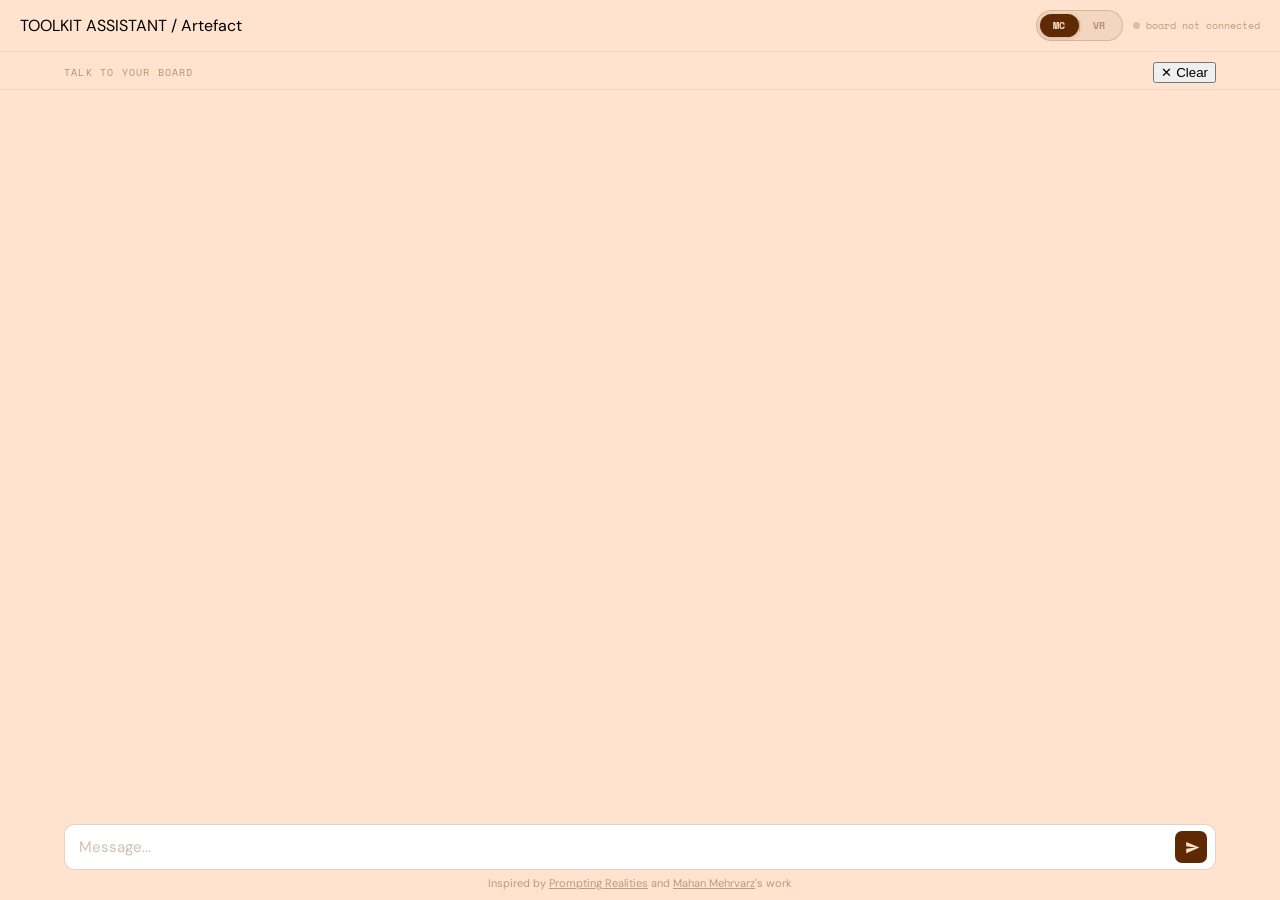
==== index.html @ 803aae7f "toolbar" ====
<!DOCTYPE html>
<html>
<head>
    <title>Toolkit Assistant</title>
    <link rel="preconnect" href="https://fonts.googleapis.com">
    <link rel="preconnect" href="https://fonts.gstatic.com" crossorigin>
    <link href="https://fonts.googleapis.com/css2?family=Space+Mono:ital,wght@0,400;0,700;1,400&family=DM+Sans:wght@300;400;500&display=swap" rel="stylesheet">
    <link rel="stylesheet" href="style.css">
    <meta name="viewport" content="width=device-width, initial-scale=1.0">
    <meta name="theme-color" content="#FFE3CE">
</head>
<body>

    <header>
        <div class="header-left">
            <div class="header-title">TOOLKIT ASSISTANT / <span>Artefact</span></div>
        </div>
        <div class="header-right">
            <div class="mode-toggle" id="mode-toggle">
                <span class="mode-option active" id="mode-mc">MC</span>
                <span class="mode-sep"></span>
                <span class="mode-option" id="mode-vr">VR</span>
            </div>
            <div class="ws-indicator" id="ws-indicator">
                <div class="ws-dot" id="ws-dot"></div>
                <span id="ws-label">board not connected</span>
            </div>
        </div>
    </header>

    <div class="chat-label-bar">
        <span>Talk to your board</span>
        <button class="clear-btn" id="clearBtn">✕ Clear</button>
    </div>

    <div id="chatbox"></div>

    <div class="footer-area">
        <div class="input-row-warm">
            <input type="text" id="userInput" placeholder="Message..." autocomplete="off">
            <button class="send-btn-warm" onclick="sendMessage()">
                <svg viewBox="0 0 24 24" width="15" height="15" fill="#FFE3CE">
                    <path d="M2.01 21L23 12 2.01 3 2 10l15 2-15 2z"></path>
                </svg>
            </button>
        </div>
        <div class="credit">Inspired by <a href="https://promptingrealities.com" target="_blank">Prompting Realities</a> and <a href="https://mahanmehrvarz.name" target="_blank">Mahan Mehrvarz</a>'s work</div>
    </div>

    <script>
        const urlParams = new URLSearchParams(window.location.search);
        let boardId = urlParams.get('board_id');

        if (!boardId) {
            console.error("No board id detected");
        }

        // ── Mode toggle: MC actif ici, VR → world page ──
        const modeVrEl = document.getElementById('mode-vr');
        modeVrEl.style.cursor = 'pointer';
        modeVrEl.addEventListener('click', () => {
            window.location.href = boardId ? `/world?board_id=${boardId}` : '/world';
        });

        async function sendMessage() {
            const inputField = document.getElementById("userInput");
            const text = inputField.value.trim();
            if (!text || !boardId) return;

            const chatbox = document.getElementById("chatbox");

            chatbox.innerHTML += `
                <div class="message-container user-container">
                    <div class="bubble user">${text}</div>
                </div>`;
            inputField.value = "";
            chatbox.scrollTop = chatbox.scrollHeight;

            const loadingId = "loading-" + Date.now();
            chatbox.innerHTML += `
                <div class="message-container ai-container" id="${loadingId}">
                    <div class="bubble ai typing-indicator">
                        <span></span><span></span><span></span>
                    </div>
                </div>`;
            chatbox.scrollTop = chatbox.scrollHeight;

            try {
                const response = await fetch(`/chat?board_id=${boardId}`, {
                    method: "POST",
                    headers: { "Content-Type": "application/json" },
                    body: JSON.stringify({ text: text })
                });
                const data = await response.json();

                document.getElementById(loadingId).remove();
                chatbox.innerHTML += `
                    <div class="message-container ai-container">
                        <div class="bubble ai">${data.reply || data.answer}</div>
                    </div>`;
                chatbox.scrollTop = chatbox.scrollHeight;

                const cmd = data.command || (data.MQTT_value && data.MQTT_value.command);
                if (cmd && cmd.startsWith("calibrate_")) {
                    startCountdownUi();
                }
            } catch (error) {
                document.getElementById(loadingId).innerHTML = '<div class="bubble ai" style="background:#ffcccc">Erreur de connexion.</div>';
            }
            chatbox.scrollTop = chatbox.scrollHeight;
        }

        function startCountdownUi() {
            const chatbox = document.getElementById("chatbox");
            const timerId = "timer-" + Date.now();
            chatbox.innerHTML += `
                <div class="message-container ai-container">
                    <div class="countdown-box" id="${timerId}">
                        <div class="countdown-title">Starting in...</div>
                        <div class="countdown-time">5</div>
                    </div>
                </div>`;
            chatbox.scrollTop = chatbox.scrollHeight;

            const timerEl = document.getElementById(timerId);
            const titleEl = timerEl.querySelector('.countdown-title');
            const timeEl  = timerEl.querySelector('.countdown-time');
            let timeLeft = 5, phase = "prep";

            const interval = setInterval(() => {
                timeLeft--;
                if (timeLeft > 0) {
                    timeEl.innerText = timeLeft;
                } else {
                    if (phase === "prep") {
                        phase = "calib"; timeLeft = 25;
                        titleEl.innerText = "Calibrating...";
                        timerEl.classList.add("recording");
                        timeEl.innerText = timeLeft;
                    } else {
                        clearInterval(interval);
                        titleEl.innerText = "Calibration done!";
                        timeEl.innerText = "✓";
                        timerEl.classList.remove("recording");
                        timerEl.classList.add("done");
                    }
                }
            }, 1000);
        }

        document.getElementById("userInput").addEventListener("keypress", function(e) {
            if (e.key === "Enter") { sendMessage(); }
        });

        const chatbox = document.getElementById("chatbox");

        async function loadWelcome() {
            const response = await fetch("/welcome");
            const data = await response.json();
            chatbox.innerHTML = `
                <div class="message-container ai-container">
                    <div class="bubble ai">${data.message}</div>
                </div>`;
        }

        async function initPage() {
            try {
                if (boardId) {
                    const response = await fetch(`/history?board_id=${boardId}`);
                    const data = await response.json();
                    if (data.history && data.history.length > 0) {
                        chatbox.innerHTML = "";
                        data.history.forEach(msg => {
                            const side = msg.sender === "user" ? "user" : "ai";
                            chatbox.innerHTML += `
                                <div class="message-container ${side}-container">
                                    <div class="bubble ${side}">${msg.text}</div>
                                </div>`;
                        });
                        chatbox.scrollTop = chatbox.scrollHeight;
                    } else {
                        await loadWelcome();
                    }
                } else {
                    await loadWelcome();
                }
            } catch (error) {
                console.error("Erreur de chargement :", error);
                await loadWelcome();
            }
        }

        window.onload = initPage;

        async function doReset() {
            if (confirm("Do you want to start a new conversation?")) {
                const response = await fetch(`/reset?board_id=${boardId}`, { method: "POST" });
                if (response.ok) {
                    chatbox.innerHTML = "";
                    await loadWelcome();
                }
            }
        }

        document.getElementById("reset-btn").addEventListener("click", doReset);
    </script>
</body>
</html>
---- style.css ----
/* --- GOOGLE FONTS (Space Mono + DM Sans) --- */
@import url('https://fonts.googleapis.com/css2?family=Space+Mono:wght@400;700&family=DM+Sans:wght@300;400;500&display=swap');

/* --- GENERAL CONFIG --- */
body { 
  font-family: 'DM Sans', -apple-system, BlinkMacSystemFont, "Segoe UI", Roboto, Helvetica, Arial, sans-serif;
  background-color: #FFE3CE; 
  margin: 0; 
  padding: 0;
  display: flex;
  flex-direction: column;
  height: 100vh;
  height: 100dvh;
}

/* --- HEADER (shared baseline — identical height/padding on both pages) --- */
header {
  height: 52px;
  box-sizing: border-box;
  padding: 0 20px;
  display: flex;
  justify-content: space-between;
  align-items: center;
  border-bottom: 1px solid rgba(0,0,0,0.05);
  background-color: #FFE3CE;
  gap: 12px;
  flex-shrink: 0;
}

/* --- CHAT ZONE --- */
#chatbox { 
  flex-grow: 1; 
  overflow-y: auto; 
  padding: 20px clamp(12px, 5vw, 10%);
  display: flex;
  flex-direction: column;
  gap: 15px;
}

/* --- MESSAGE BUBBLE --- */
.message-container {
  display: flex;
  width: 100%;
}

.user-container { justify-content: flex-end; }
.ai-container { justify-content: flex-start; }

.bubble {
  max-width: 75%;
  padding: 14px 20px;
  border-radius: 18px;
  font-size: 15px;
  line-height: 1.4;
  box-shadow: 0 1px 2px rgba(0,0,0,0.05);
  border: 1px solid #2c2c2c;
  word-wrap: break-word;
  overflow-wrap: break-word;
}

@media (max-width: 600px) {
  .bubble {
      max-width: 85%;
      font-size: 14px;
      padding: 12px 16px;
  }

  .footer-area {
      padding-bottom: max(15px, env(safe-area-inset-bottom));
  }

  header {
      padding: 0 15px;
  }

  .countdown-box {
      min-width: 120px;
      padding: 12px 16px;
  }

  .countdown-time {
      font-size: 22px;
  }
}

@media (max-width: 380px) {
  .bubble {
      max-width: 90%;
      font-size: 13px;
  }
}

/* User style */
#chatbox .bubble.user { 
  background-color: #5E2A03; 
  color: white; 
  border-bottom-right-radius: 4px;
}

/* AI style */
#chatbox .bubble.ai { 
  background-color: #FF8B33; 
  color: #5E2A03; 
  border-bottom-left-radius: 4px;
}

/* --- TEXT INPUT (index) --- */
.footer-area {
  background-color: #FFE3CE; 
  padding: 12px clamp(12px, 5vw, 10%) 10px;
}

/* Legacy send-btn kept for world.html compatibility */
.send-btn {
  background-color: #5E2A03;
  color: white;
  border: none;
  width: 35px;
  height: 35px;
  border-radius: 50%;
  cursor: pointer;
  display: flex;
  align-items: center;
  justify-content: center;
  padding: 0;
}
.send-btn svg {
  transform: translateX(1.2px) translateY(-0.5px); 
}

/* --- COUNTDOWN BOX --- */
.countdown-box {
  background-color: #fff;
  border: 2px solid #FF8B33;
  border-radius: 12px;
  padding: 15px 20px;
  text-align: center;
  min-width: 150px;
  box-shadow: 0 1px 2px rgba(0,0,0,0.05);
  transition: all 0.3s ease;
}

.countdown-title {
  font-size: 12px;
  font-weight: 500;
  color: #5E2A03;
  margin-bottom: 8px;
  text-transform: uppercase;
  letter-spacing: 1px;
}

.countdown-time {
  font-size: 25px;
  font-weight: 700;
  color: #5E2A03;
  animation: pulse 1s infinite;
}

/* Calibration (25s) */
.countdown-box.recording {
  border-color: #ff4757;
  background-color: #ffeef0;
}
.countdown-box.recording .countdown-time {
  color: #ff4757;
  animation: None;
}

/* Done */
.countdown-box.done {
  border-color: #2ed573;
  background-color: #f1fcf5;
}
.countdown-box.done .countdown-time {
  color: #2ed573;
  animation: None;
}

@keyframes pulse {
  0% { transform: scale(1); }
  50% { transform: scale(1.1); }
  100% { transform: scale(1); }
}

/* --- DOTS ANIMATION --- */
.typing-indicator {
  display: flex;
  align-items: center;
  gap: 4px;
  height: 21px; 
}

.typing-indicator span {
  display: inline-block;
  width: 6px;
  height: 6px;
  background-color: #5E2A03; 
  border-radius: 50%;
  animation: typing 1.4s infinite both;
}

/* animation points en décalé */
.typing-indicator span:nth-child(1) {
  animation-delay: 0s;
}
.typing-indicator span:nth-child(2) {
  animation-delay: 0.2s;
}
.typing-indicator span:nth-child(3) {
  animation-delay: 0.4s;
}

@keyframes typing {
  0%, 80%, 100% { 
      transform: translateY(0);
  }
  40% { 
      transform: translateY(-4px); /* points sautent */
  }
}


/* ── ws-indicator warm (index.html) ── */
.ws-indicator {
  display: flex;
  align-items: center;
  gap: 6px;
  font-family: 'Space Mono', monospace;
  font-size: 10px;
  color: rgba(94,42,3,0.4);
}
.ws-dot {
  width: 7px; height: 7px;
  border-radius: 50%;
  background: rgba(94,42,3,0.2);
  transition: background 0.3s;
}
.ws-dot.connected { background: #4ade80; box-shadow: 0 0 6px #4ade80; }
.ws-dot.active    { background: #FF8B33; box-shadow: 0 0 6px #FF8B33; }

/* world-page overrides its own ws-indicator colors via its scoped rules */

/* ════════════════════════════════════════════
 WORLD BUILDER PAGE  (.world-page)
 ════════════════════════════════════════════ */

 .world-page {
  background: #0e0e0e;
  background-color: #0e0e0e;
  color: #f0ede8;
  font-family: 'DM Sans', sans-serif;
  height: 100dvh;
  height: 100dvh;
  display: flex;
  flex-direction: column;
  overflow: hidden;
}

/* ── Variables (injectées via le body pour le scope) ── */
.world-page {
  --bg: #0e0e0e;
  --surface: #171717;
  --surface2: #1f1f1f;
  --border: rgba(255,255,255,0.08);
  --accent: #FF8B33;
  --accent-dim: rgba(255,139,51,0.15);
  --text: #f0ede8;
  --text-muted: #6b6660;
  --text-secondary: #a09890;
  --ai-bg: #1f1f1f;
  --font-mono: 'Space Mono', monospace;
  --font-sans: 'DM Sans', sans-serif;
}

/* ── Header ── */
.world-page header {
  background: transparent;
  border-bottom-color: var(--border);
}

.world-page .header-left {
  display: flex;
  align-items: center;
  gap: 12px;
  flex: unset;
}

.world-page .back-btn {
  background: none;
  border: 1px solid var(--border);
  color: var(--text-secondary);
  padding: 5px 12px;
  border-radius: 8px;
  font-family: var(--font-mono);
  font-size: 11px;
  cursor: pointer;
  transition: all 0.15s;
  text-decoration: none;
  display: flex;
  align-items: center;
  gap: 6px;
}
.world-page .back-btn:hover {
  border-color: var(--accent);
  color: var(--accent);
}

.world-page .header-title {
  font-family: var(--font-mono);
  font-size: 13px;
  color: var(--text-secondary);
  letter-spacing: 0.05em;
}
.world-page .header-title span { color: var(--accent); }

.world-page 
.world-page .ws-dot {
  width: 7px; height: 7px;
  border-radius: 50%;
  background: #444;
  transition: background 0.3s;
}
.world-page .ws-dot.connected { background: #4ade80; box-shadow: 0 0 6px #4ade80; }
.world-page .ws-dot.active    { background: var(--accent); box-shadow: 0 0 6px var(--accent); }

/* ── Layout ── */
.world-page .main {
  flex: 1;
  display: flex;
  overflow: hidden;
}

/* ── Chat panel ── */
.world-page .chat-panel {
  width: 360px;
  flex-shrink: 0;
  display: flex;
  flex-direction: column;
  border-right: 1px solid var(--border);
  background: var(--surface);
}

.world-page .chat-label {
  padding: 12px 18px 10px;
  font-family: var(--font-mono);
  font-size: 10px;
  letter-spacing: 0.12em;
  color: var(--text-muted);
  border-bottom: 1px solid var(--border);
  text-transform: uppercase;
  display: flex;
  align-items: center;
  justify-content: space-between;
}

.world-page .clear-btn {
  background: none;
  border: 1px solid var(--border);
  color: var(--text-muted);
  padding: 3px 8px;
  border-radius: 5px;
  font-family: var(--font-mono);
  font-size: 9px;
  cursor: pointer;
  letter-spacing: 0.05em;
  transition: all 0.15s;
}
.world-page .clear-btn:hover { border-color: #e05555; color: #e05555; }

.world-page #chatbox {
  flex: 1;
  overflow-y: auto;
  padding: 16px;
  display: flex;
  flex-direction: column;
  gap: 12px;
  scroll-behavior: smooth;
}
.world-page #chatbox::-webkit-scrollbar { width: 4px; }
.world-page #chatbox::-webkit-scrollbar-track { background: transparent; }
.world-page #chatbox::-webkit-scrollbar-thumb { background: var(--border); border-radius: 2px; }

/* ── Messages ── */
.world-page .msg {
  display: flex;
  flex-direction: column;
  gap: 3px;
}
.world-page .msg.user { align-items: flex-end; }
.world-page .msg.ai   { align-items: flex-start; }

/* Reset complet du .bubble global dans world-page */
.world-page .bubble {
  max-width: 85%;
  padding: 10px 14px;
  border-radius: 12px;
  font-size: 14px;
  line-height: 1.5;
  word-break: break-word;
  box-shadow: none;
  /* Écrase les styles globaux */
  background: none;
  color: inherit;
  border: 1px solid var(--border);
}

/* User bubble */
.world-page .bubble.user {
  background: var(--accent) !important;
  color: #1a0a00 !important;
  font-weight: 500;
  border-color: transparent !important;
  border-radius: 12px 12px 4px 12px !important;
}

/* AI bubble */
.world-page .bubble.ai {
  background: var(--ai-bg) !important;
  color: var(--text) !important;
  font-weight: 300;
  border-color: var(--border) !important;
  border-radius: 12px 12px 12px 4px !important;
}  

/* ── Typing indicator (world) ── */
.world-page .typing-indicator {
  display: flex;
  align-items: center;
  gap: 4px;
  height: 20px;
  padding: 10px 14px;
  background: var(--ai-bg) !important;
  color: var(--text-muted) !important;
  border: 1px solid var(--border);
  border-radius: 12px;
  border-bottom-left-radius: 4px;
  width: fit-content;
}
.world-page .typing-indicator span {
  width: 5px; height: 5px;
  background: var(--text-muted) !important;
  border-radius: 50%;
  animation: bounce 1.2s infinite both;
}
.world-page .typing-indicator span:nth-child(2) { animation-delay: 0.15s; }
.world-page .typing-indicator span:nth-child(3) { animation-delay: 0.3s; }
@keyframes bounce {
  0%,80%,100% { transform: translateY(0); }
  40%         { transform: translateY(-5px); }
}

/* ── Sensor badge ── */
.world-page .sensor-badge {
  align-self: center;
  font-family: var(--font-mono);
  font-size: 10px;
  padding: 4px 10px;
  background: var(--accent-dim);
  border: 1px solid rgba(255,139,51,0.3);
  border-radius: 20px;
  color: var(--accent);
  letter-spacing: 0.05em;
  animation: fadeIn 0.3s ease;
}
@keyframes fadeIn {
  from { opacity: 0; transform: translateY(4px); }
  to   { opacity: 1; transform: none; }
}

/* ── Chat footer ── */
.world-page .chat-footer {
  padding: 12px;
  border-top: 1px solid var(--border);
}
.world-page .input-row {
  display: flex;
  gap: 8px;
  background: var(--surface2);
  border: 1px solid var(--border);
  border-radius: 10px;
  padding: 6px 8px 6px 14px;
  transition: border-color 0.2s;
}
.world-page .input-row:focus-within { border-color: rgba(255,139,51,0.4); }

.world-page #worldInput {
  flex: 1;
  background: none;
  border: none;
  outline: none;
  font-family: var(--font-sans);
  font-size: 14px;
  color: var(--text);
  min-width: 0;
}
.world-page #worldInput::placeholder { color: var(--text-muted); }

.world-page .send-btn {
  background: var(--accent);
  border: none;
  width: 32px; height: 32px;
  border-radius: 7px;
  cursor: pointer;
  display: flex; align-items: center; justify-content: center;
  flex-shrink: 0;
  transition: opacity 0.15s;
  color: unset;
}
.world-page .send-btn:hover { opacity: 0.85; }
.world-page .send-btn svg  { width: 15px; height: 15px; fill: #1a0a00; transform: none; }

/* ── World panel ── */
.world-page .world-panel {
  flex: 1;
  display: flex;
  flex-direction: column;
  position: relative;
  background: #080808;
}
.world-page .world-toolbar {
  position: absolute;
  top: 12px; right: 12px;
  z-index: 10;
  display: flex;
  gap: 8px;
}
.world-page .tool-btn {
  background: rgba(14,14,14,0.85);
  border: 1px solid var(--border);
  color: var(--text-secondary);
  padding: 6px 14px;
  border-radius: 8px;
  font-family: var(--font-mono);
  font-size: 10px;
  letter-spacing: 0.05em;
  cursor: pointer;
  transition: all 0.15s;
  backdrop-filter: blur(8px);
}
.world-page .tool-btn:hover  { border-color: var(--accent); color: var(--accent); }
.world-page .tool-btn.active { background: var(--accent-dim); border-color: var(--accent); color: var(--accent); }

.world-page #world-frame {
  width: 100%; height: 100%;
  border: none;
  display: block;
  background: #050505;
}

/* ── Empty state ── */
.world-page .empty-world {
  position: absolute;
  inset: 0;
  display: flex;
  flex-direction: column;
  align-items: center;
  justify-content: center;
  gap: 16px;
  pointer-events: none;
}
.world-page .empty-world-icon {
  width: 64px; height: 64px;
  border: 1.5px solid var(--border);
  border-radius: 16px;
  display: flex; align-items: center; justify-content: center;
  font-size: 28px;
  opacity: 0.3;
}
.world-page .empty-world p {
  font-family: var(--font-mono);
  font-size: 12px;
  color: var(--text-muted);
  text-align: center;
  line-height: 1.7;
  max-width: 240px;
}

/* ── Sensor overlay ── */
.world-page .sensor-overlay {
  position: absolute;
  bottom: 16px; left: 16px;
  z-index: 10;
  display: flex;
  flex-direction: column;
  gap: 6px;
  pointer-events: none;
}
.world-page .sensor-chip {
  display: flex;
  align-items: center;
  gap: 8px;
  background: rgba(14,14,14,0.85);
  border: 1px solid var(--border);
  border-radius: 8px;
  padding: 5px 10px;
  font-family: var(--font-mono);
  font-size: 10px;
  color: var(--text-secondary);
  backdrop-filter: blur(8px);
  transition: all 0.3s;
  opacity: 0.6;
}
.world-page .sensor-chip.active {
  border-color: rgba(255,139,51,0.4);
  color: var(--accent);
  opacity: 1;
}
.world-page .sensor-chip .key { color: var(--text-muted); margin-right: 2px; }

/* ── Attach button (paperclip) ── */
.world-page .attach-btn {
  display: flex;
  align-items: center;
  justify-content: center;
  width: 28px; height: 28px;
  flex-shrink: 0;
  cursor: pointer;
  color: var(--text-muted);
  border-radius: 6px;
  transition: color 0.15s, background 0.15s;
}
.world-page .attach-btn:hover { color: var(--accent); background: var(--accent-dim); }

/* ── Attach preview strip ── */
.world-page .attach-preview {
  display: flex;
  flex-wrap: wrap;
  gap: 6px;
  padding: 8px 12px 0;
}
.world-page .file-chip {
  display: flex;
  align-items: center;
  gap: 5px;
  background: var(--surface2);
  border: 1px solid var(--border);
  border-radius: 8px;
  padding: 4px 8px 4px 4px;
  font-size: 11px;
  color: var(--text-secondary);
  max-width: 160px;
  font-family: var(--font-mono);
}
.world-page .file-thumb {
  width: 28px; height: 28px;
  object-fit: cover;
  border-radius: 5px;
  flex-shrink: 0;
}
.world-page .file-icon {
  width: 28px; height: 28px;
  display: flex; align-items: center; justify-content: center;
  background: var(--accent-dim);
  color: var(--accent);
  border-radius: 5px;
  font-size: 8px;
  font-weight: 700;
  flex-shrink: 0;
}
.world-page .file-name {
  flex: 1;
  overflow: hidden;
  text-overflow: ellipsis;
  white-space: nowrap;
}
.world-page .file-remove {
  background: none;
  border: none;
  color: var(--text-muted);
  cursor: pointer;
  font-size: 14px;
  padding: 0;
  line-height: 1;
  flex-shrink: 0;
  transition: color 0.1s;
}
.world-page .file-remove:hover { color: #e05555; }

/* ── File badges in user message ── */
.world-page .file-badges {
  display: flex;
  flex-wrap: wrap;
  gap: 4px;
  margin-top: 6px;
}
.world-page .file-badge {
  background: rgba(0,0,0,0.2);
  border-radius: 4px;
  padding: 2px 6px;
  font-size: 10px;
  font-family: var(--font-mono);
  opacity: 0.8;
}

/* ── Flash overlay ── */
.world-page #flash-overlay {
  position: absolute;
  inset: 0;
  pointer-events: none;
  z-index: 5;
  opacity: 0;
  transition: opacity 0.1s;
}  


/* ── Chat label bar (index) ── */
.chat-label-bar {
  padding: 10px clamp(12px, 5vw, 10%) 6px;
  font-family: 'Space Mono', monospace;
  font-size: 10px;
  letter-spacing: 0.12em;
  color: rgba(94,42,3,0.45);
  text-transform: uppercase;
  border-bottom: 1px solid rgba(94,42,3,0.07);
  display: flex;
  align-items: center;
  justify-content: space-between;
}

.clear-btn-warm {
  background: none;
  border: 1px solid rgba(94,42,3,0.15);
  color: rgba(94,42,3,0.4);
  padding: 3px 8px;
  border-radius: 5px;
  font-family: 'Space Mono', monospace;
  font-size: 9px;
  cursor: pointer;
  letter-spacing: 0.05em;
  transition: all 0.15s;
}
.clear-btn-warm:hover { border-color: #FF8B33; color: #FF8B33; }

/* ── Input row (index, aligned with world) ── */
.input-row-warm {
  display: flex;
  gap: 8px;
  background: white;
  border: 1px solid rgba(94,42,3,0.2);
  border-radius: 10px;
  padding: 6px 8px 6px 14px;
  transition: border-color 0.2s;
}
.input-row-warm:focus-within { border-color: #FF8B33; }

.input-row-warm #userInput {
  flex: 1;
  background: none;
  border: none;
  outline: none;
  font-family: 'DM Sans', sans-serif;
  font-size: 15px;
  color: #5E2A03;
  min-width: 0;
  padding: 6px 0;
}
.input-row-warm #userInput::placeholder { color: rgba(94,42,3,0.3); }

.send-btn-warm {
  background: #5E2A03;
  border: none;
  width: 32px;
  height: 32px;
  border-radius: 7px;
  cursor: pointer;
  display: flex;
  align-items: center;
  justify-content: center;
  flex-shrink: 0;
  transition: background 0.15s, transform 0.1s;
  align-self: center;
}
.send-btn-warm:hover { background: #FF8B33; }
.send-btn-warm:active { transform: scale(0.93); }
.send-btn-warm svg { transform: translateX(1px); }

/* ── Mode toggle (MC / VR pill) ── */
.mode-toggle {
  display: flex;
  align-items: center;
  background: rgba(94,42,3,0.07);
  border: 1.5px solid rgba(94,42,3,0.18);
  border-radius: 24px;
  padding: 3px;
  flex-shrink: 0;
}

.mode-toggle .mode-option {
  display: flex;
  align-items: center;
  padding: 4px 13px;
  border-radius: 20px;
  font-family: 'Space Mono', monospace;
  font-size: 10px;
  font-weight: 700;
  letter-spacing: 0.06em;
  color: #5E2A03;
  opacity: 0.4;
  transition: all 0.2s;
  user-select: none;
  white-space: nowrap;
}
.mode-toggle .mode-option.active {
  background: #5E2A03;
  color: #FFE3CE;
  opacity: 1;
  box-shadow: 0 1px 4px rgba(94,42,3,0.2);
}
.mode-toggle .mode-option:not(.active):hover { opacity: 0.7; }

.mode-toggle .mode-sep {
  width: 1px;
  height: 12px;
  background: rgba(94,42,3,0.18);
  flex-shrink: 0;
}

/* World page overrides for the toggle */
.world-mode-toggle {
  background: rgba(255,255,255,0.05) !important;
  border-color: rgba(255,255,255,0.1) !important;
}
.world-mode-toggle .mode-option {
  color: #f0ede8 !important;
}
.world-mode-toggle .mode-option.active {
  background: #FF8B33 !important;
  color: #1a0a00 !important;
  box-shadow: 0 1px 6px rgba(255,139,51,0.3) !important;
}
.world-mode-toggle .mode-sep {
  background: rgba(255,255,255,0.1) !important;
}

.header-left {
  display: flex;
  align-items: center;
  gap: 10px;
  flex: 1;
}
.header-right {
  display: flex;
  align-items: center;
  gap: 10px;
}



.credit {
  text-align: center;
  font-size: 11px;
  color: #5E2A03;
  opacity: 0.4;
  white-space: nowrap;
  padding-top: 6px;
}

.credit a {
  color: inherit;
  text-decoration: underline;
}
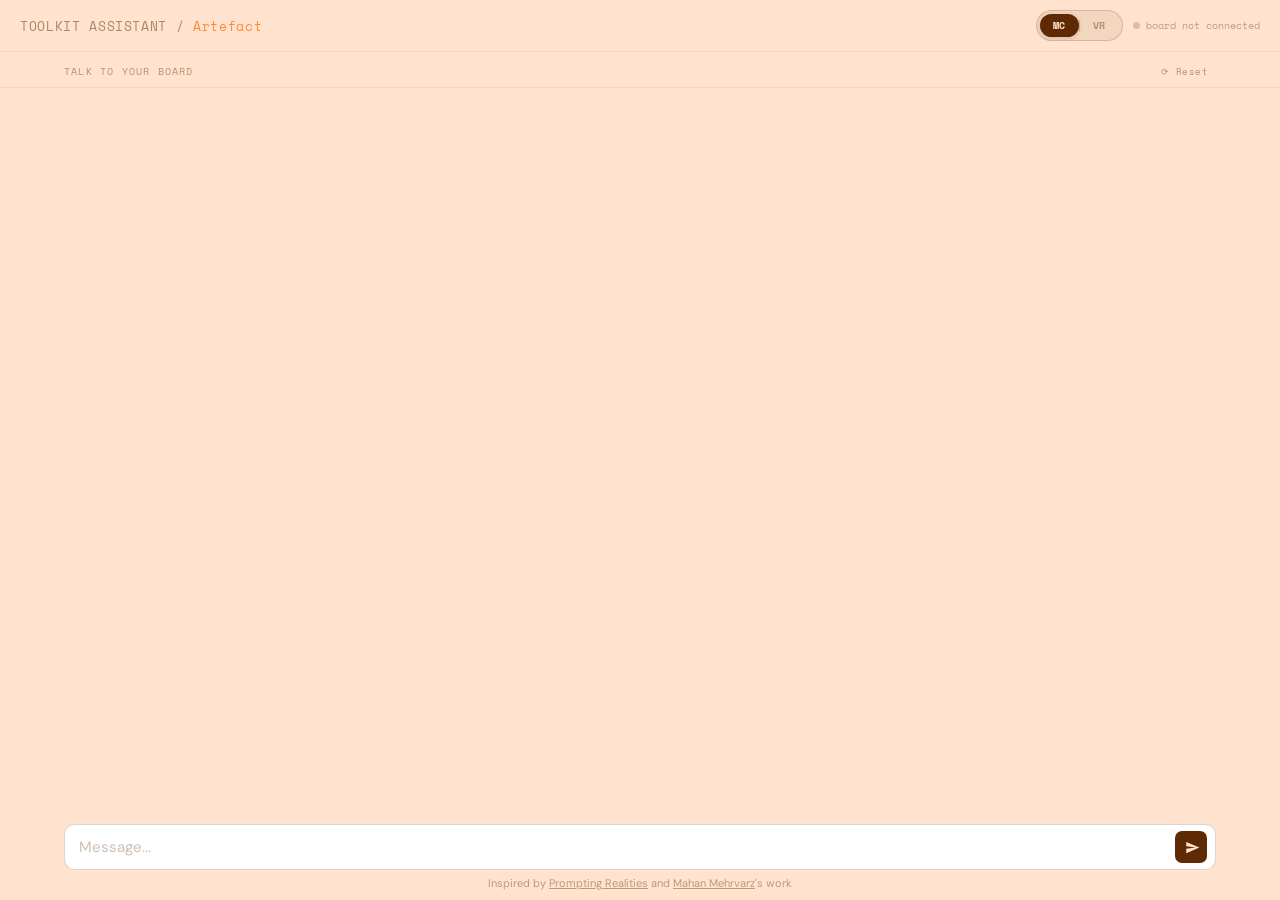
==== commit 56b36450: "toolbarssss" ====
--- a/index.html
+++ b/index.html
@@ -30,7 +30,7 @@
 
     <div class="chat-label-bar">
         <span>Talk to your board</span>
-        <button class="clear-btn" id="clearBtn">✕ Clear</button>
+        <button id="reset-btn" class="clear-btn-warm">⟳ Reset</button>
     </div>
 
     <div id="chatbox"></div>
--- a/style.css
+++ b/style.css
@@ -305,6 +305,16 @@
   color: var(--accent);
 }
 
+.header-title {
+  font-family: 'Space Mono', monospace;
+  font-size: 13px;
+  font-weight: 400;
+  color: rgba(94,42,3,0.5);
+  letter-spacing: 0.05em;
+  white-space: nowrap;
+}
+.header-title span { color: #FF8B33; }
+
 .world-page .header-title {
   font-family: var(--font-mono);
   font-size: 13px;
@@ -365,7 +375,7 @@
   letter-spacing: 0.05em;
   transition: all 0.15s;
 }
-.world-page .clear-btn:hover { border-color: #e05555; color: #e05555; }
+.world-page .clear-btn:hover { border-color: #FF8B33; color: #FF8B33; }
 
 .world-page #chatbox {
   flex: 1;
@@ -719,11 +729,11 @@
 
 .clear-btn-warm {
   background: none;
-  border: 1px solid rgba(94,42,3,0.15);
-  color: rgba(94,42,3,0.4);
+  border: 1px solid var(--border);
+  color: var(--text-muted);
   padding: 3px 8px;
   border-radius: 5px;
-  font-family: 'Space Mono', monospace;
+  font-family: var(--font-mono);
   font-size: 9px;
   cursor: pointer;
   letter-spacing: 0.05em;
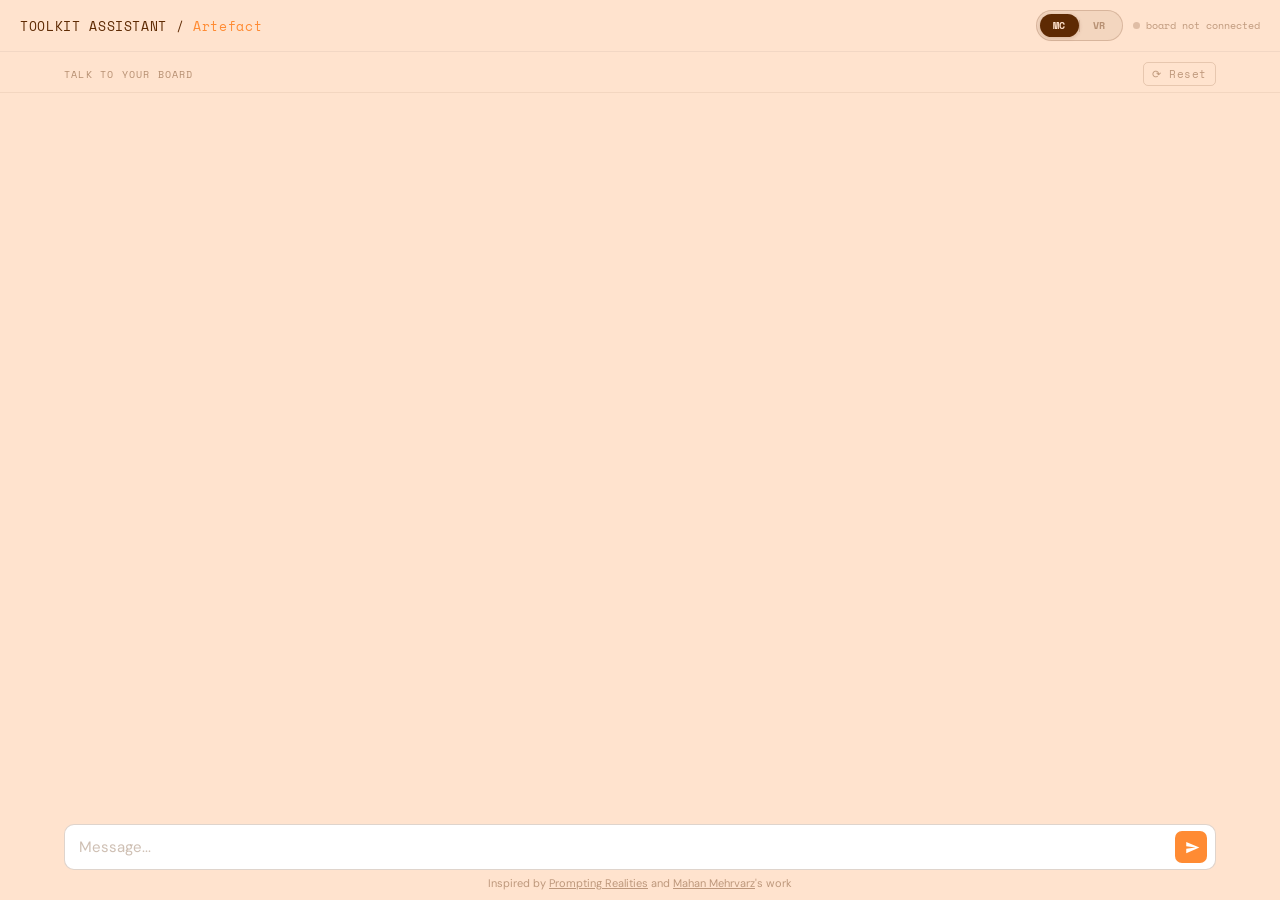
==== commit 90310e86: "ws indicator" ====
--- a/index.html
+++ b/index.html
@@ -203,6 +203,54 @@
         }
 
         document.getElementById("reset-btn").addEventListener("click", doReset);
+
+        // ── WEBSOCKET ──
+        function connectWS() {
+        if (!boardId) return;
+        const proto = location.protocol === 'https:' ? 'wss' : 'ws';
+        ws = new WebSocket(`${proto}://${location.host}/ws/${boardId}`);
+
+        ws.onopen = () => {
+            document.getElementById('ws-dot').className = 'ws-dot connected';
+            document.getElementById('ws-label').textContent = `board_${boardId.slice(0,8)} connected`;
+        };
+
+        ws.onclose = () => {
+            document.getElementById('ws-dot').className = 'ws-dot';
+            document.getElementById('ws-label').textContent = 'board not connected';
+            setTimeout(connectWS, 3000);
+        };
+
+        ws.onmessage = (event) => {
+            console.log('WS reçu à :', Date.now());
+            try {
+            const msg = JSON.parse(event.data);
+            const data = msg.data || msg;
+
+            Object.entries(data).forEach(([key, val]) => {
+                const valEl = document.getElementById(`val-${key}`);
+                const chip = document.getElementById(`chip-${key}`);
+                if (valEl) {
+                const prev = sensorState[key];
+                const displayed = typeof val === 'number' ? (Number.isInteger(val) ? val : val.toFixed(1)) : val;
+                valEl.textContent = displayed;
+                if (String(prev) !== String(val)) {
+                    chip.classList.add('active');
+                    sensorState[key] = val;
+                    setTimeout(() => chip.classList.remove('active'), 800);
+                }
+                }
+            });
+
+            if (liveEnabled) {
+                const frame = document.getElementById('world-frame');
+                if (frame && frame.contentWindow) {
+                frame.contentWindow.postMessage({ type: 'sensor', data }, '*');
+                }
+            }
+            } catch(e) {}
+        };
+        }
     </script>
 </body>
 </html>
--- a/style.css
+++ b/style.css
@@ -237,6 +237,22 @@
 }
 .ws-dot.connected { background: #4ade80; box-shadow: 0 0 6px #4ade80; }
 .ws-dot.active    { background: #FF8B33; box-shadow: 0 0 6px #FF8B33; }
+
+.world-page .ws-indicator {
+  display: flex;
+  align-items: center;
+  gap: 6px;
+  font-family: 'Space Mono', monospace;
+  font-size: 10px;
+  color: var(--text-muted);
+}
+
+.world-page .ws-dot {
+  width: 7px; height: 7px;
+  border-radius: 50%;
+  background: var(--text-muted);
+  transition: background 0.3s;
+}
 
 /* world-page overrides its own ws-indicator colors via its scoped rules */
 
@@ -309,7 +325,7 @@
   font-family: 'Space Mono', monospace;
   font-size: 13px;
   font-weight: 400;
-  color: rgba(94,42,3,0.5);
+  color: #5E2A03;
   letter-spacing: 0.05em;
   white-space: nowrap;
 }
@@ -370,7 +386,7 @@
   padding: 3px 8px;
   border-radius: 5px;
   font-family: var(--font-mono);
-  font-size: 9px;
+  font-size: 11px;
   cursor: pointer;
   letter-spacing: 0.05em;
   transition: all 0.15s;
@@ -517,7 +533,7 @@
   color: unset;
 }
 .world-page .send-btn:hover { opacity: 0.85; }
-.world-page .send-btn svg  { width: 15px; height: 15px; fill: #1a0a00; transform: none; }
+.world-page .send-btn svg  { width: 15px; height: 15px; fill: #fff; transform: none; }
 
 /* ── World panel ── */
 .world-page .world-panel {
@@ -729,12 +745,12 @@
 
 .clear-btn-warm {
   background: none;
-  border: 1px solid var(--border);
-  color: var(--text-muted);
+  border: 1px solid rgba(94,42,3,0.15);
+  color: rgba(94,42,3,0.4);
   padding: 3px 8px;
   border-radius: 5px;
   font-family: var(--font-mono);
-  font-size: 9px;
+  font-size: 11px;
   cursor: pointer;
   letter-spacing: 0.05em;
   transition: all 0.15s;
@@ -767,7 +783,7 @@
 .input-row-warm #userInput::placeholder { color: rgba(94,42,3,0.3); }
 
 .send-btn-warm {
-  background: #5E2A03;
+  background: #FF8B33;
   border: none;
   width: 32px;
   height: 32px;
@@ -777,12 +793,13 @@
   align-items: center;
   justify-content: center;
   flex-shrink: 0;
-  transition: background 0.15s, transform 0.1s;
+  transition: opacity 0.15s;
+  color: unset;
   align-self: center;
 }
-.send-btn-warm:hover { background: #FF8B33; }
+.send-btn-warm:hover { opacity: 0.85; }
 .send-btn-warm:active { transform: scale(0.93); }
-.send-btn-warm svg { transform: translateX(1px); }
+.send-btn-warm svg { transform: translateX(1px); fill: #fff; }
 
 /* ── Mode toggle (MC / VR pill) ── */
 .mode-toggle {
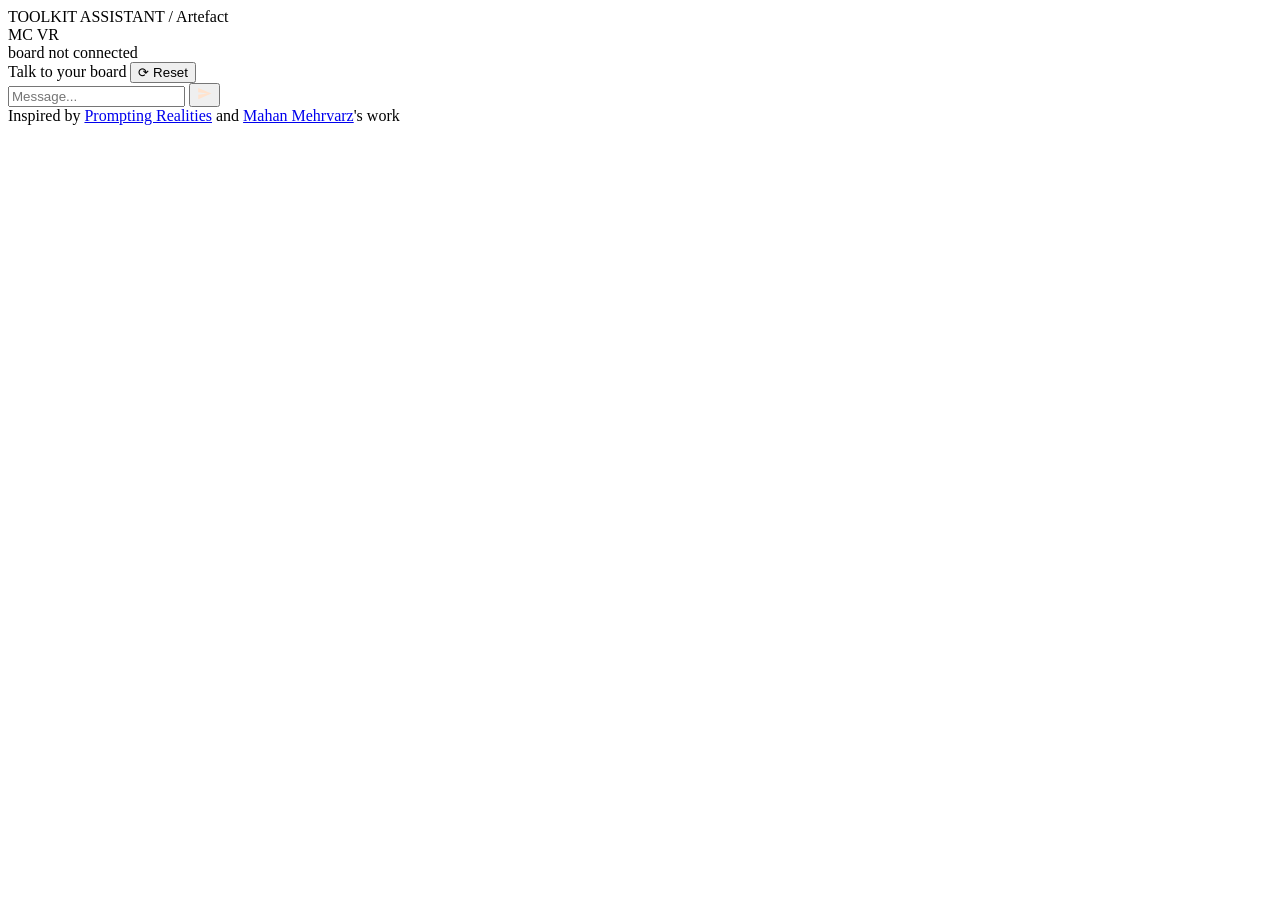
==== commit 3f1f44a8: "first docker version" ====
--- a/index.html
+++ b/index.html
@@ -1,6 +1,8 @@
 <!DOCTYPE html>
 <html>
 <head>
+<base href="/toolkit-assistant/">
+<script>const _f=fetch;fetch=(u,...a)=>_f(typeof u==='string'&&u.startsWith('/')?document.baseURI.replace(/\/$/,'')+u:u,...a);</script>
     <title>Toolkit Assistant</title>
     <link rel="preconnect" href="https://fonts.googleapis.com">
     <link rel="preconnect" href="https://fonts.gstatic.com" crossorigin>
@@ -51,6 +53,40 @@
         const urlParams = new URLSearchParams(window.location.search);
         let boardId = urlParams.get('board_id');
 
+        // ── WEBSOCKET ──
+        let ws = null;
+        function connectWS() {
+            if (!boardId) return;
+            const proto = location.protocol === 'https:' ? 'wss' : 'ws';
+            ws = new WebSocket(`${proto}://${location.host}${new URL('ws/'+boardId, document.baseURI).pathname}`);
+
+            ws.onopen = () => {
+                document.getElementById('ws-dot').className = 'ws-dot connected';
+                document.getElementById('ws-label').textContent = `board_${boardId.slice(0,8)} connected`;
+            };
+
+            ws.onclose = () => {
+                document.getElementById('ws-dot').className = 'ws-dot';
+                document.getElementById('ws-label').textContent = 'board not connected';
+                setTimeout(connectWS, 3000);
+            };
+
+            ws.onerror = () => {
+                try { ws.close(); } catch(e) {}
+            };
+
+            ws.onmessage = (event) => {
+                // Optionnel : traiter les messages capteurs ici si besoin
+                try {
+                    const msg = JSON.parse(event.data);
+                    // ... ton handling éventuel
+                } catch(e) {}
+            };
+        }
+
+        connectWS();
+
+
         if (!boardId) {
             console.error("No board id detected");
         }
@@ -59,7 +95,7 @@
         const modeVrEl = document.getElementById('mode-vr');
         modeVrEl.style.cursor = 'pointer';
         modeVrEl.addEventListener('click', () => {
-            window.location.href = boardId ? `/world?board_id=${boardId}` : '/world';
+            window.location.href = boardId ? `${document.baseURI}world?board_id=${boardId}` : `${document.baseURI}world`;
         });
 
         async function sendMessage() {
@@ -203,54 +239,6 @@
         }
 
         document.getElementById("reset-btn").addEventListener("click", doReset);
-
-        // ── WEBSOCKET ──
-        function connectWS() {
-        if (!boardId) return;
-        const proto = location.protocol === 'https:' ? 'wss' : 'ws';
-        ws = new WebSocket(`${proto}://${location.host}/ws/${boardId}`);
-
-        ws.onopen = () => {
-            document.getElementById('ws-dot').className = 'ws-dot connected';
-            document.getElementById('ws-label').textContent = `board_${boardId.slice(0,8)} connected`;
-        };
-
-        ws.onclose = () => {
-            document.getElementById('ws-dot').className = 'ws-dot';
-            document.getElementById('ws-label').textContent = 'board not connected';
-            setTimeout(connectWS, 3000);
-        };
-
-        ws.onmessage = (event) => {
-            console.log('WS reçu à :', Date.now());
-            try {
-            const msg = JSON.parse(event.data);
-            const data = msg.data || msg;
-
-            Object.entries(data).forEach(([key, val]) => {
-                const valEl = document.getElementById(`val-${key}`);
-                const chip = document.getElementById(`chip-${key}`);
-                if (valEl) {
-                const prev = sensorState[key];
-                const displayed = typeof val === 'number' ? (Number.isInteger(val) ? val : val.toFixed(1)) : val;
-                valEl.textContent = displayed;
-                if (String(prev) !== String(val)) {
-                    chip.classList.add('active');
-                    sensorState[key] = val;
-                    setTimeout(() => chip.classList.remove('active'), 800);
-                }
-                }
-            });
-
-            if (liveEnabled) {
-                const frame = document.getElementById('world-frame');
-                if (frame && frame.contentWindow) {
-                frame.contentWindow.postMessage({ type: 'sensor', data }, '*');
-                }
-            }
-            } catch(e) {}
-        };
-        }
     </script>
 </body>
 </html>
--- a/style.css
+++ b/style.css
@@ -49,7 +49,7 @@
 .bubble {
   max-width: 75%;
   padding: 14px 20px;
-  border-radius: 18px;
+  border-radius: 12px;
   font-size: 15px;
   line-height: 1.4;
   box-shadow: 0 1px 2px rgba(0,0,0,0.05);
@@ -117,7 +117,7 @@
   border: none;
   width: 35px;
   height: 35px;
-  border-radius: 50%;
+  border-radius: 8px;
   cursor: pointer;
   display: flex;
   align-items: center;
@@ -195,7 +195,7 @@
   width: 6px;
   height: 6px;
   background-color: #5E2A03; 
-  border-radius: 50%;
+  border-radius: 12px;
   animation: typing 1.4s infinite both;
 }
 
@@ -465,7 +465,7 @@
 .world-page .typing-indicator span {
   width: 5px; height: 5px;
   background: var(--text-muted) !important;
-  border-radius: 50%;
+  border-radius: 12px;
   animation: bounce 1.2s infinite both;
 }
 .world-page .typing-indicator span:nth-child(2) { animation-delay: 0.15s; }
@@ -483,7 +483,7 @@
   padding: 4px 10px;
   background: var(--accent-dim);
   border: 1px solid rgba(255,139,51,0.3);
-  border-radius: 20px;
+  border-radius: 12px;
   color: var(--accent);
   letter-spacing: 0.05em;
   animation: fadeIn 0.3s ease;
@@ -503,7 +503,7 @@
   gap: 8px;
   background: var(--surface2);
   border: 1px solid var(--border);
-  border-radius: 10px;
+  border-radius: 12px;
   padding: 6px 8px 6px 14px;
   transition: border-color 0.2s;
 }
@@ -525,7 +525,7 @@
   background: var(--accent);
   border: none;
   width: 32px; height: 32px;
-  border-radius: 7px;
+  border-radius: 8px;
   cursor: pointer;
   display: flex; align-items: center; justify-content: center;
   flex-shrink: 0;
@@ -536,6 +536,16 @@
 .world-page .send-btn svg  { width: 15px; height: 15px; fill: #fff; transform: none; }
 
 /* ── World panel ── */
+.world-panel { position: relative; height: 100%; }   /* doit avoir une hauteur réelle */
+#world-frame {
+  position: absolute;
+  inset: 0;
+  width: 100%;
+  height: 100%;
+  border: 0;
+  display: none;          /* JS le passe à block quand une scène existe */
+}
+
 .world-page .world-panel {
   flex: 1;
   display: flex;
@@ -555,7 +565,7 @@
   border: 1px solid var(--border);
   color: var(--text-secondary);
   padding: 6px 14px;
-  border-radius: 8px;
+  border-radius: 12px;
   font-family: var(--font-mono);
   font-size: 10px;
   letter-spacing: 0.05em;
@@ -587,7 +597,7 @@
 .world-page .empty-world-icon {
   width: 64px; height: 64px;
   border: 1.5px solid var(--border);
-  border-radius: 16px;
+  border-radius: 12px;
   display: flex; align-items: center; justify-content: center;
   font-size: 28px;
   opacity: 0.3;
@@ -617,7 +627,7 @@
   gap: 8px;
   background: rgba(14,14,14,0.85);
   border: 1px solid var(--border);
-  border-radius: 8px;
+  border-radius: 12px;
   padding: 5px 10px;
   font-family: var(--font-mono);
   font-size: 10px;
@@ -763,7 +773,7 @@
   gap: 8px;
   background: white;
   border: 1px solid rgba(94,42,3,0.2);
-  border-radius: 10px;
+  border-radius: 12px;
   padding: 6px 8px 6px 14px;
   transition: border-color 0.2s;
 }
@@ -787,7 +797,7 @@
   border: none;
   width: 32px;
   height: 32px;
-  border-radius: 7px;
+  border-radius: 8px;
   cursor: pointer;
   display: flex;
   align-items: center;
@@ -885,4 +895,14 @@
 .credit a {
   color: inherit;
   text-decoration: underline;
-}+}
+
+.log-panel{font-family:'Space Mono',monospace;font-size:11px;background:#0a0a0a;
+  border-top:1px solid rgba(255,255,255,0.1);max-height:180px;display:flex;flex-direction:column}
+.log-header{display:flex;justify-content:space-between;padding:6px 10px;
+  color:rgba(255,255,255,0.4);border-bottom:1px solid rgba(255,255,255,0.08)}
+.log-body{overflow-y:auto;padding:6px 10px}
+.log-line{padding:2px 0;white-space:pre-wrap;word-break:break-word;line-height:1.4}
+.log-line.error{color:#ff6b6b}
+.log-line.warn{color:#ffcc66}
+.log-line.info{color:rgba(255,255,255,0.6)}
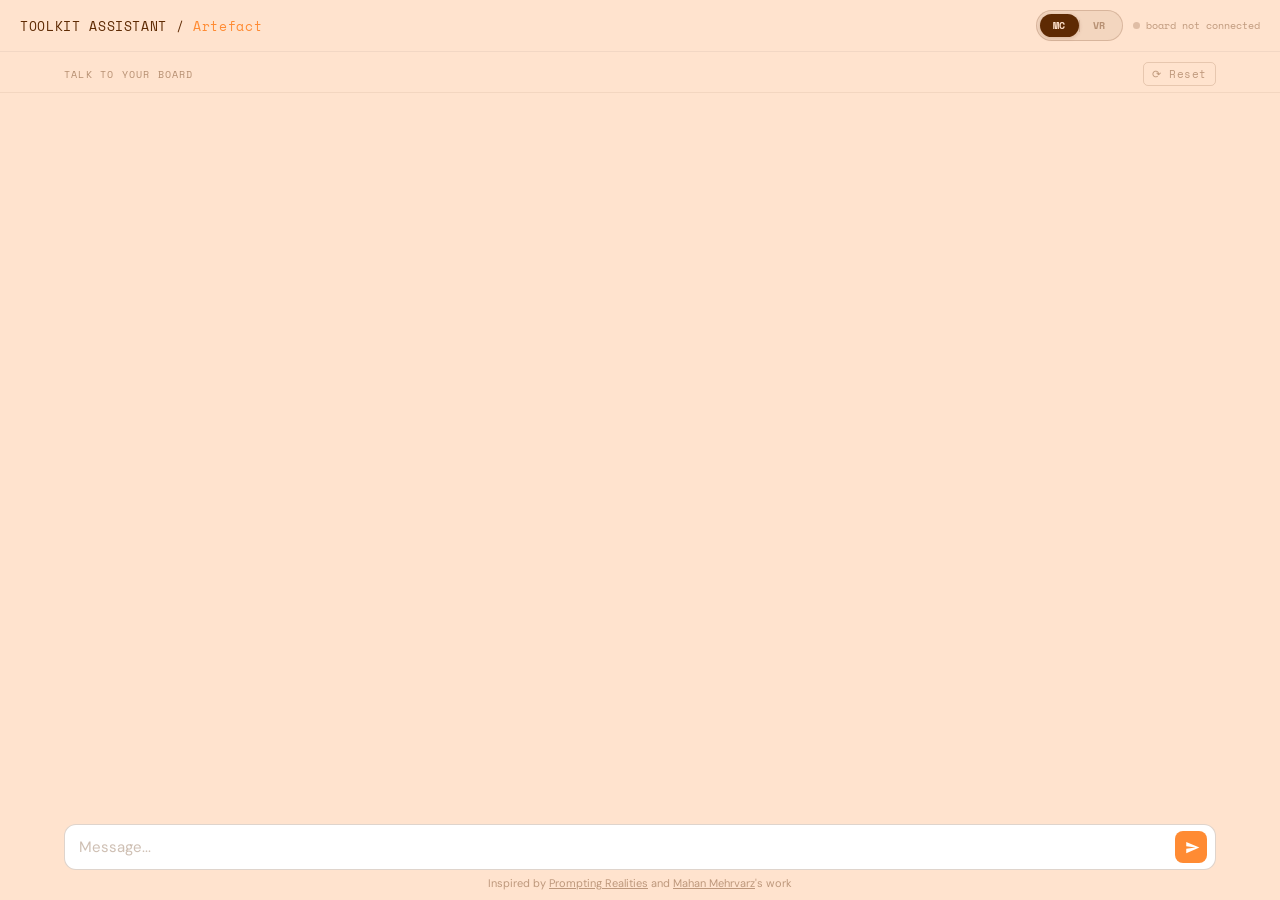
==== commit 1c0067e4: "main chat disappearing messages" ====
--- a/index.html
+++ b/index.html
@@ -1,8 +1,6 @@
 <!DOCTYPE html>
 <html>
 <head>
-<base href="/toolkit-assistant/">
-<script>const _f=fetch;fetch=(u,...a)=>_f(typeof u==='string'&&u.startsWith('/')?document.baseURI.replace(/\/$/,'')+u:u,...a);</script>
     <title>Toolkit Assistant</title>
     <link rel="preconnect" href="https://fonts.googleapis.com">
     <link rel="preconnect" href="https://fonts.gstatic.com" crossorigin>
@@ -58,7 +56,7 @@
         function connectWS() {
             if (!boardId) return;
             const proto = location.protocol === 'https:' ? 'wss' : 'ws';
-            ws = new WebSocket(`${proto}://${location.host}${new URL('ws/'+boardId, document.baseURI).pathname}`);
+            ws = new WebSocket(`${proto}://${location.host}/ws/${boardId}`);
 
             ws.onopen = () => {
                 document.getElementById('ws-dot').className = 'ws-dot connected';
@@ -95,7 +93,7 @@
         const modeVrEl = document.getElementById('mode-vr');
         modeVrEl.style.cursor = 'pointer';
         modeVrEl.addEventListener('click', () => {
-            window.location.href = boardId ? `${document.baseURI}world?board_id=${boardId}` : `${document.baseURI}world`;
+            window.location.href = boardId ? `/world?board_id=${boardId}` : '/world';
         });
 
         async function sendMessage() {
@@ -135,6 +133,7 @@
                         <div class="bubble ai">${data.reply || data.answer}</div>
                     </div>`;
                 chatbox.scrollTop = chatbox.scrollHeight;
+                saveMcHistory();
 
                 const cmd = data.command || (data.MQTT_value && data.MQTT_value.command);
                 if (cmd && cmd.startsWith("calibrate_")) {
@@ -190,6 +189,40 @@
 
         const chatbox = document.getElementById("chatbox");
 
+        // ── LOCAL STORAGE: persist MC chat across page navigations ──
+        const MC_STORAGE_KEY = `mc_history_${boardId}`;
+
+        function saveMcHistory() {
+            const messages = [];
+            chatbox.querySelectorAll('.message-container').forEach(container => {
+                const bubble = container.querySelector('.bubble');
+                if (!bubble) return;
+                const side = bubble.classList.contains('user') ? 'user' : 'ai';
+                messages.push({ side, html: bubble.innerHTML });
+            });
+            localStorage.setItem(MC_STORAGE_KEY, JSON.stringify(messages));
+        }
+
+        function loadMcHistory() {
+            const saved = localStorage.getItem(MC_STORAGE_KEY);
+            if (!saved) return false;
+            try {
+                const messages = JSON.parse(saved);
+                if (!messages.length) return false;
+                chatbox.innerHTML = '';
+                messages.forEach(({ side, html }) => {
+                    chatbox.innerHTML += `
+                        <div class="message-container ${side}-container">
+                            <div class="bubble ${side}">${html}</div>
+                        </div>`;
+                });
+                chatbox.scrollTop = chatbox.scrollHeight;
+                return true;
+            } catch(e) {
+                return false;
+            }
+        }
+
         async function loadWelcome() {
             const response = await fetch("/welcome");
             const data = await response.json();
@@ -197,9 +230,14 @@
                 <div class="message-container ai-container">
                     <div class="bubble ai">${data.message}</div>
                 </div>`;
+            saveMcHistory();
         }
 
         async function initPage() {
+            // 1. Try localStorage first (survives page navigation instantly)
+            if (boardId && loadMcHistory()) return;
+
+            // 2. Fallback: fetch from server
             try {
                 if (boardId) {
                     const response = await fetch(`/history?board_id=${boardId}`);
@@ -214,6 +252,7 @@
                                 </div>`;
                         });
                         chatbox.scrollTop = chatbox.scrollHeight;
+                        saveMcHistory();
                     } else {
                         await loadWelcome();
                     }
@@ -232,6 +271,7 @@
             if (confirm("Do you want to start a new conversation?")) {
                 const response = await fetch(`/reset?board_id=${boardId}`, { method: "POST" });
                 if (response.ok) {
+                    localStorage.removeItem(MC_STORAGE_KEY);
                     chatbox.innerHTML = "";
                     await loadWelcome();
                 }
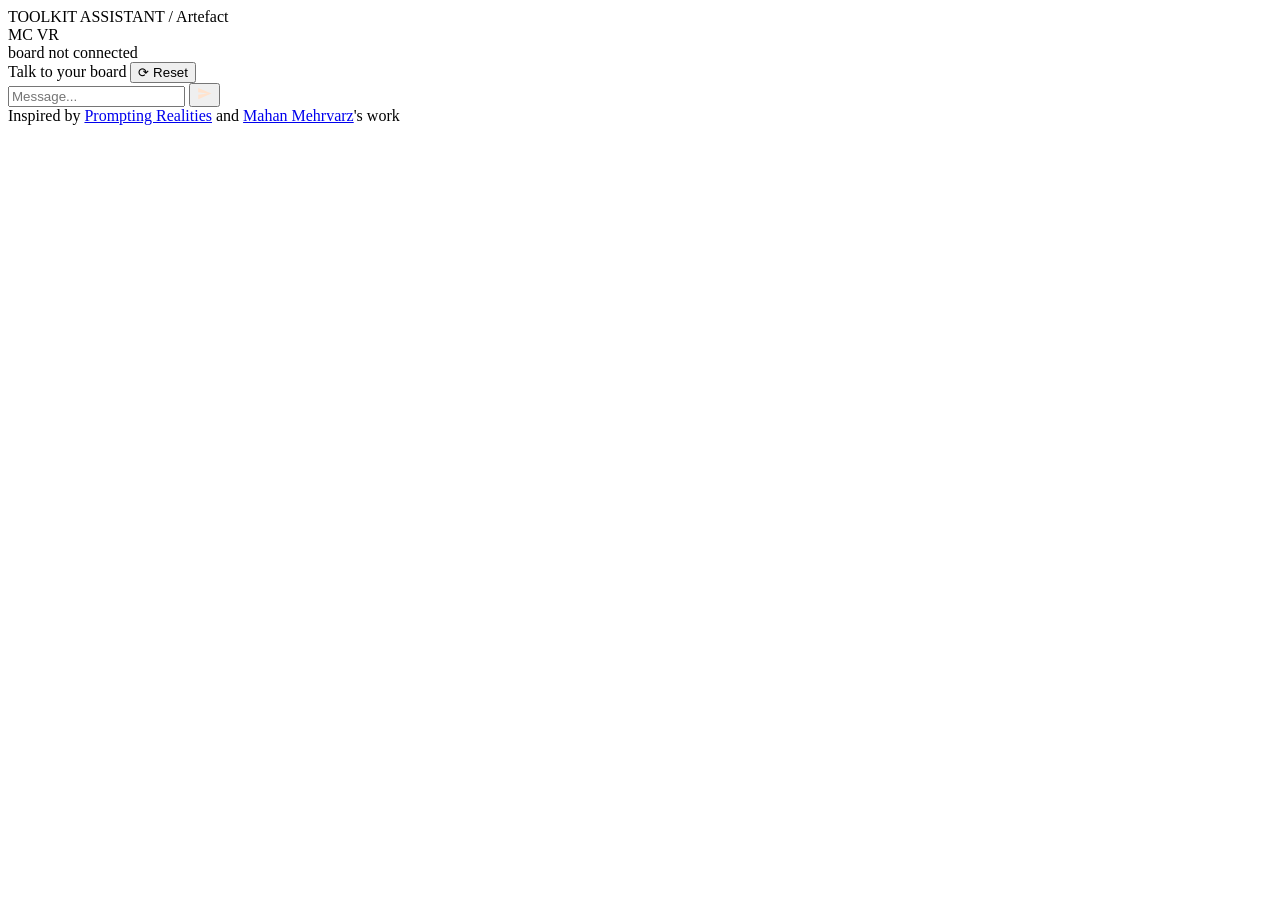
==== commit 675d6e33: "merge changes from main" ====
--- a/index.html
+++ b/index.html
@@ -1,6 +1,8 @@
 <!DOCTYPE html>
 <html>
 <head>
+<base href="/toolkit-assistant/">
+<script>const _f=fetch;fetch=(u,...a)=>_f(typeof u==='string'&&u.startsWith('/')?document.baseURI.replace(/\/$/,'')+u:u,...a);</script>
     <title>Toolkit Assistant</title>
     <link rel="preconnect" href="https://fonts.googleapis.com">
     <link rel="preconnect" href="https://fonts.gstatic.com" crossorigin>
@@ -56,7 +58,7 @@
         function connectWS() {
             if (!boardId) return;
             const proto = location.protocol === 'https:' ? 'wss' : 'ws';
-            ws = new WebSocket(`${proto}://${location.host}/ws/${boardId}`);
+            ws = new WebSocket(`${proto}://${location.host}${new URL('ws/'+boardId, document.baseURI).pathname}`);
 
             ws.onopen = () => {
                 document.getElementById('ws-dot').className = 'ws-dot connected';
@@ -93,7 +95,7 @@
         const modeVrEl = document.getElementById('mode-vr');
         modeVrEl.style.cursor = 'pointer';
         modeVrEl.addEventListener('click', () => {
-            window.location.href = boardId ? `/world?board_id=${boardId}` : '/world';
+            window.location.href = boardId ? `${document.baseURI}world?board_id=${boardId}` : `${document.baseURI}world`;
         });
 
         async function sendMessage() {
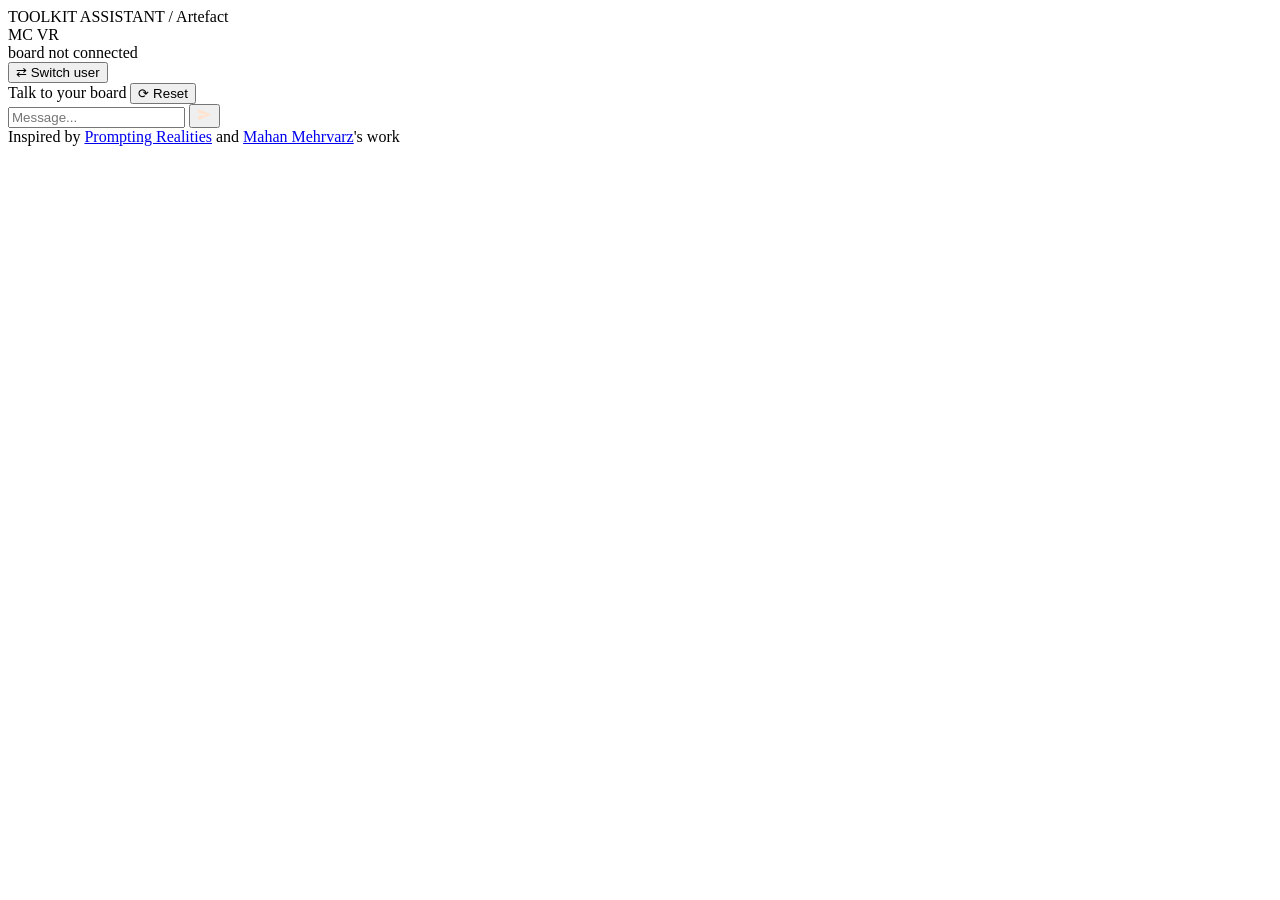
==== commit bd4f2d4b: "add logout" ====
--- a/index.html
+++ b/index.html
@@ -27,6 +27,7 @@
                 <div class="ws-dot" id="ws-dot"></div>
                 <span id="ws-label">board not connected</span>
             </div>
+            <button id="logout-btn" class="logout-btn" title="Log out so the next person can sign in">⇄ Switch user</button>
         </div>
     </header>
 
@@ -281,6 +282,23 @@
         }
 
         document.getElementById("reset-btn").addEventListener("click", doReset);
+
+        // ── LOGOUT / SWITCH USER ──
+        function clearLocalCaches() {
+            // Both MC and world caches, so the next participant starts clean
+            localStorage.removeItem(`mc_history_${boardId}`);
+            localStorage.removeItem(`world_history_${boardId}`);
+            localStorage.removeItem(`world_code_${boardId}`);
+            localStorage.removeItem('world_code_latest');
+            localStorage.removeItem('scene_url_latest');
+        }
+
+        document.getElementById("logout-btn").addEventListener("click", async () => {
+            if (!confirm("Log out and switch user?")) return;
+            try { await fetch("/user/logout", { method: "POST" }); } catch(e) {}
+            clearLocalCaches();
+            window.location.href = boardId ? `${document.baseURI}login?board_id=${boardId}` : `${document.baseURI}login`;
+        });
     </script>
 </body>
 </html>
--- a/style.css
+++ b/style.css
@@ -767,6 +767,27 @@
 }
 .clear-btn-warm:hover { border-color: #FF8B33; color: #FF8B33; }
 
+/* ── Logout / switch user (both pages) ── */
+.logout-btn {
+  background: none;
+  border: 1px solid rgba(94,42,3,0.15);
+  color: rgba(94,42,3,0.4);
+  padding: 3px 8px;
+  border-radius: 5px;
+  font-family: var(--font-mono);
+  font-size: 11px;
+  cursor: pointer;
+  letter-spacing: 0.05em;
+  transition: all 0.15s;
+  white-space: nowrap;
+}
+.logout-btn:hover { border-color: #FF8B33; color: #FF8B33; }
+.world-page .logout-btn {
+  border-color: var(--border);
+  color: var(--text-muted);
+}
+.world-page .logout-btn:hover { border-color: #FF8B33; color: #FF8B33; }
+
 /* ── Input row (index, aligned with world) ── */
 .input-row-warm {
   display: flex;
